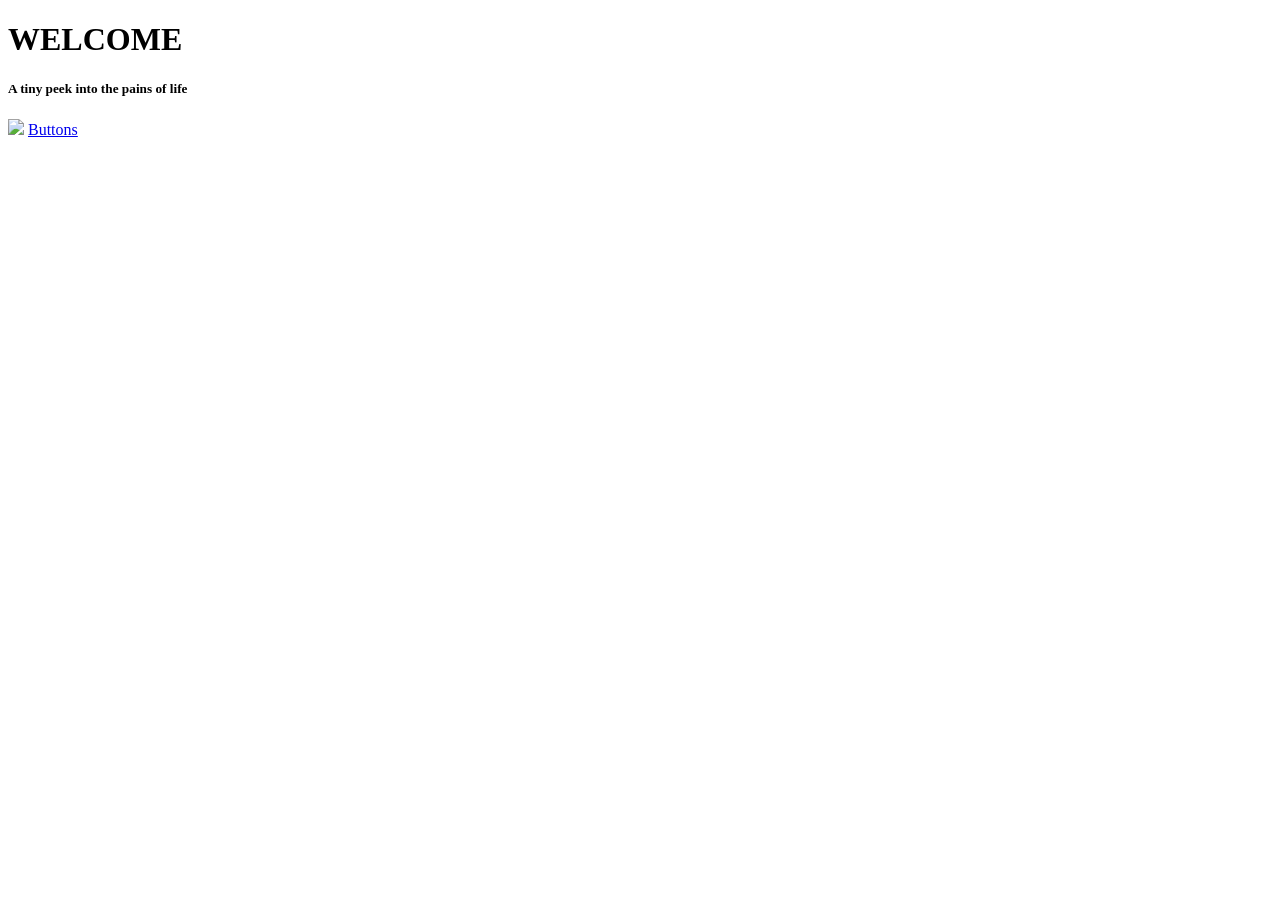
==== index.html @ 18e56a7b "The index.html file contains the details about the web page while buttons.html contains the details " ====
<!DOCTYPE html>
<html>
    <head>
        <title>
            Practice Zone
        </title>
    </head>
    <body>
        <h1>WELCOME</h1>
        <h5>A tiny peek into the pains of life</h5>
        <img class = "dinosaur" src = "dinosaur.jpg">
        <a href = "buttons.html">Buttons</a><br>
    </body>
</html>
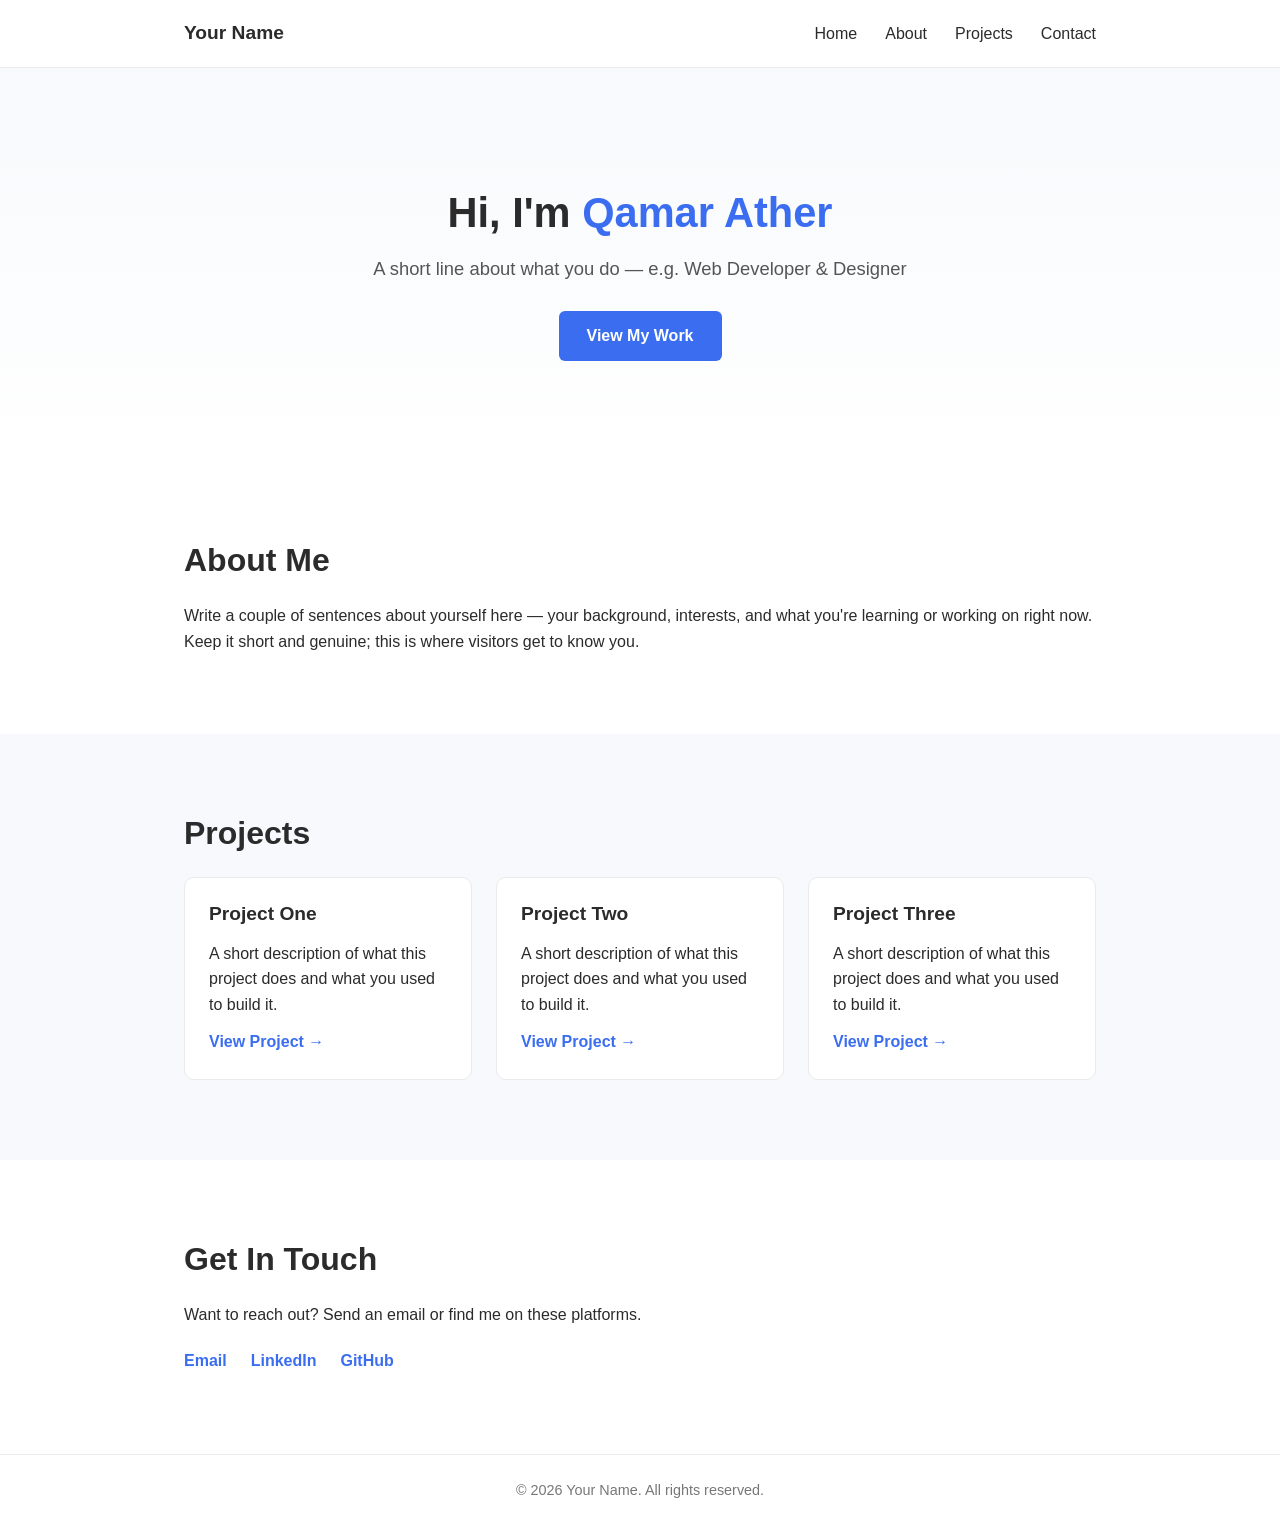
==== commit e43c7f72: "Committed index.html and style.css for my personal portfolio website. Deleted buttons.html from the " ====
--- a/index.html
+++ b/index.html
@@ -1,14 +1,96 @@
 <!DOCTYPE html>
-<html>
-    <head>
-        <title>
-            Practice Zone
-        </title>
-    </head>
-    <body>
-        <h1>WELCOME</h1>
-        <h5>A tiny peek into the pains of life</h5>
-        <img class = "dinosaur" src = "dinosaur.jpg">
-        <a href = "buttons.html">Buttons</a><br>
-    </body>
+<html lang="en">
+<head>
+  <meta charset="UTF-8" />
+  <meta name="viewport" content="width=device-width, initial-scale=1.0" />
+  <title>Qamar Ather | Portfolio</title>
+  <link rel="stylesheet" href="style.css" />
+</head>
+<body>
+
+  <!-- ===== Header / Navigation ===== -->
+  <header class="site-header">
+    <div class="container nav-wrap">
+      <a href="#home" class="logo">Your Name</a>
+      <nav>
+        <ul class="nav-links">
+          <li><a href="#home">Home</a></li>
+          <li><a href="#about">About</a></li>
+          <li><a href="#projects">Projects</a></li>
+          <li><a href="#contact">Contact</a></li>
+        </ul>
+      </nav>
+    </div>
+  </header>
+
+  <!-- ===== Hero Section ===== -->
+  <section id="home" class="hero">
+    <div class="container">
+      <h1>Hi, I'm <span class="highlight">Qamar Ather</span></h1>
+      <p class="subtitle">A short line about what you do — e.g. Web Developer & Designer</p>
+      <a href="#projects" class="btn">View My Work</a>
+    </div>
+  </section>
+
+  <!-- ===== About Section ===== -->
+  <section id="about" class="section">
+    <div class="container">
+      <h2>About Me</h2>
+      <p>
+        Write a couple of sentences about yourself here — your background,
+        interests, and what you're learning or working on right now. Keep it
+        short and genuine; this is where visitors get to know you.
+      </p>
+    </div>
+  </section>
+
+  <!-- ===== Projects Section ===== -->
+  <section id="projects" class="section alt-bg">
+    <div class="container">
+      <h2>Projects</h2>
+      <div class="projects-grid">
+
+        <div class="project-card">
+          <h3>Project One</h3>
+          <p>A short description of what this project does and what you used to build it.</p>
+          <a href="#" class="project-link">View Project →</a>
+        </div>
+
+        <div class="project-card">
+          <h3>Project Two</h3>
+          <p>A short description of what this project does and what you used to build it.</p>
+          <a href="#" class="project-link">View Project →</a>
+        </div>
+
+        <div class="project-card">
+          <h3>Project Three</h3>
+          <p>A short description of what this project does and what you used to build it.</p>
+          <a href="#" class="project-link">View Project →</a>
+        </div>
+
+      </div>
+    </div>
+  </section>
+
+  <!-- ===== Contact Section ===== -->
+  <section id="contact" class="section">
+    <div class="container">
+      <h2>Get In Touch</h2>
+      <p>Want to reach out? Send an email or find me on these platforms.</p>
+      <div class="contact-links">
+        <a href="mailto:youremail@example.com">Email</a>
+        <a href="#">LinkedIn</a>
+        <a href="#">GitHub</a>
+      </div>
+    </div>
+  </section>
+
+  <!-- ===== Footer ===== -->
+  <footer class="site-footer">
+    <div class="container">
+      <p>&copy; 2026 Your Name. All rights reserved.</p>
+    </div>
+  </footer>
+
+</body>
 </html>
--- a/style.css
+++ b/style.css
@@ -0,0 +1,189 @@
+/* ===== Reset & Base Styles ===== */
+* {
+  margin: 0;
+  padding: 0;
+  box-sizing: border-box;
+}
+
+body {
+  font-family: 'Segoe UI', Arial, sans-serif;
+  line-height: 1.6;
+  color: #2b2b2b;
+  background-color: #ffffff;
+}
+
+.container {
+  max-width: 960px;
+  margin: 0 auto;
+  padding: 0 24px;
+}
+
+h1, h2, h3 {
+  line-height: 1.2;
+  margin-bottom: 16px;
+}
+
+a {
+  text-decoration: none;
+  color: inherit;
+}
+
+/* ===== Header ===== */
+.site-header {
+  position: sticky;
+  top: 0;
+  background: #ffffff;
+  border-bottom: 1px solid #eaeaea;
+  z-index: 100;
+}
+
+.nav-wrap {
+  display: flex;
+  justify-content: space-between;
+  align-items: center;
+  padding-top: 18px;
+  padding-bottom: 18px;
+}
+
+.logo {
+  font-weight: 700;
+  font-size: 1.2rem;
+}
+
+.nav-links {
+  display: flex;
+  list-style: none;
+  gap: 28px;
+}
+
+.nav-links a {
+  font-weight: 500;
+  transition: color 0.2s ease;
+}
+
+.nav-links a:hover {
+  color: #3a6df0;
+}
+
+/* ===== Hero Section ===== */
+.hero {
+  padding: 120px 0 100px;
+  text-align: center;
+  background: linear-gradient(180deg, #f7f9fc 0%, #ffffff 100%);
+}
+
+.hero h1 {
+  font-size: 2.6rem;
+}
+
+.highlight {
+  color: #3a6df0;
+}
+
+.subtitle {
+  font-size: 1.15rem;
+  color: #555;
+  margin-bottom: 28px;
+}
+
+.btn {
+  display: inline-block;
+  background: #3a6df0;
+  color: #ffffff;
+  padding: 12px 28px;
+  border-radius: 6px;
+  font-weight: 600;
+  transition: background 0.2s ease, transform 0.2s ease;
+}
+
+.btn:hover {
+  background: #2c56c9;
+  transform: translateY(-2px);
+}
+
+/* ===== General Section Styling ===== */
+.section {
+  padding: 80px 0;
+}
+
+.section h2 {
+  font-size: 2rem;
+  margin-bottom: 24px;
+}
+
+.alt-bg {
+  background-color: #f7f9fc;
+}
+
+/* ===== Projects ===== */
+.projects-grid {
+  display: grid;
+  grid-template-columns: repeat(auto-fit, minmax(260px, 1fr));
+  gap: 24px;
+  margin-top: 24px;
+}
+
+.project-card {
+  background: #ffffff;
+  border: 1px solid #eaeaea;
+  border-radius: 10px;
+  padding: 24px;
+  transition: box-shadow 0.2s ease, transform 0.2s ease;
+}
+
+.project-card:hover {
+  box-shadow: 0 8px 20px rgba(0, 0, 0, 0.06);
+  transform: translateY(-4px);
+}
+
+.project-card h3 {
+  font-size: 1.2rem;
+}
+
+.project-link {
+  display: inline-block;
+  margin-top: 12px;
+  color: #3a6df0;
+  font-weight: 600;
+}
+
+/* ===== Contact ===== */
+.contact-links {
+  display: flex;
+  gap: 24px;
+  margin-top: 20px;
+}
+
+.contact-links a {
+  font-weight: 600;
+  color: #3a6df0;
+}
+
+.contact-links a:hover {
+  text-decoration: underline;
+}
+
+/* ===== Footer ===== */
+.site-footer {
+  text-align: center;
+  padding: 24px 0;
+  border-top: 1px solid #eaeaea;
+  color: #777;
+  font-size: 0.9rem;
+}
+
+/* ===== Responsive ===== */
+@media (max-width: 600px) {
+  .nav-wrap {
+    flex-direction: column;
+    gap: 12px;
+  }
+
+  .hero {
+    padding: 90px 0 70px;
+  }
+
+  .hero h1 {
+    font-size: 2rem;
+  }
+}
